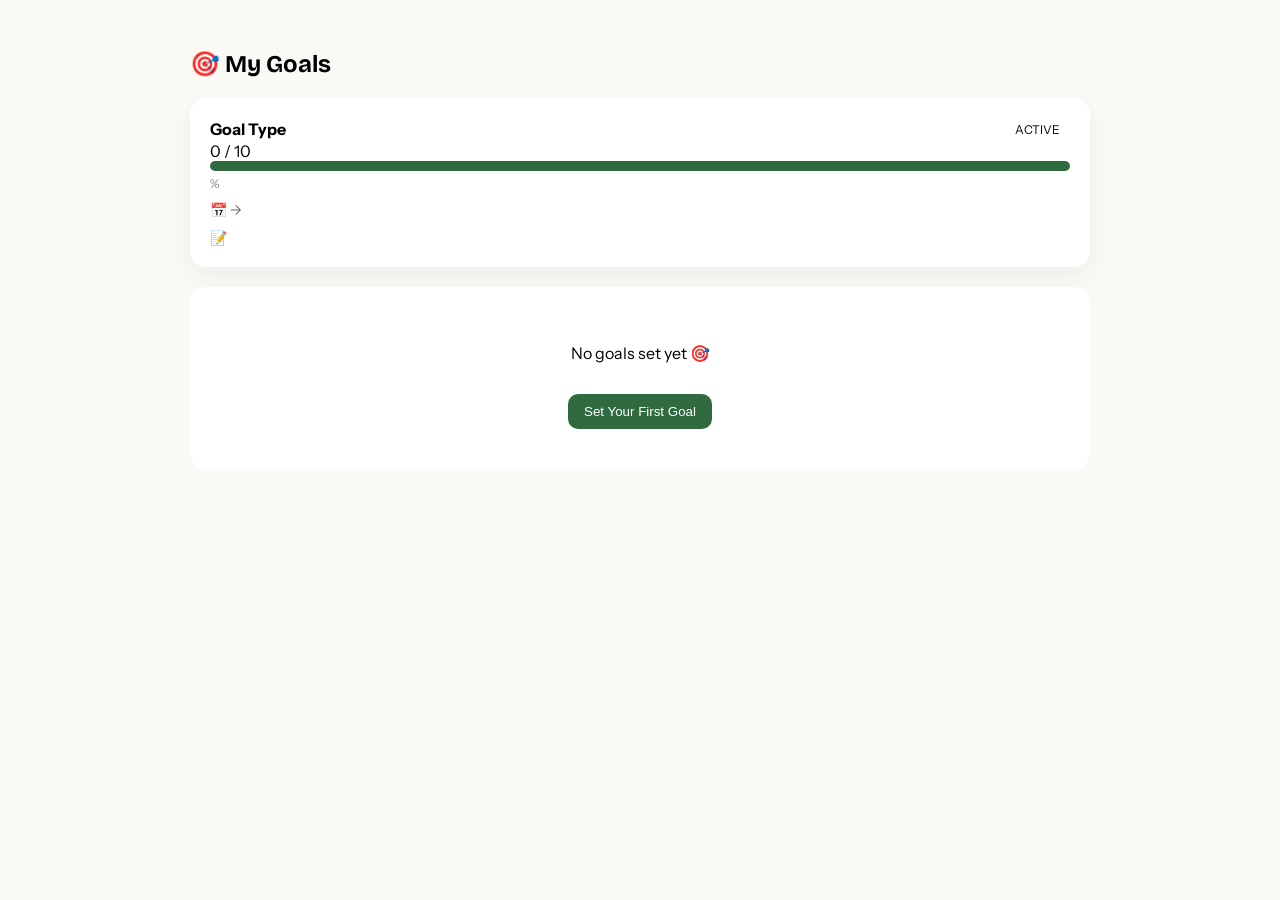
==== src/main/resources/templates/Goals.html @ cc3a47b4 "added setGoal option0" ====
<!DOCTYPE html>
<html xmlns:th="http://www.thymeleaf.org">
<head>
    <title>My Goals | FitTrack</title>

    <link href="https://fonts.googleapis.com/css2?family=Bricolage+Grotesque:wght@600;800&family=Instrument+Sans:wght@400;500;600&display=swap" rel="stylesheet">
    <link rel="stylesheet" href="/css/styles.css">

    <style>
        body {
            margin: 0;
            font-family: 'Instrument Sans', sans-serif;
            background: #faf9f6;
        }

        .container {
            padding: 30px;
            max-width: 900px;
            margin: auto;
        }

        h2 {
            font-family: 'Bricolage Grotesque';
            margin-bottom: 20px;
        }

        .goal-card {
            background: white;
            padding: 20px;
            border-radius: 16px;
            margin-bottom: 20px;
            box-shadow: 0 10px 25px rgba(0,0,0,0.05);
        }

        .goal-header {
            display: flex;
            justify-content: space-between;
            align-items: center;
        }

        .goal-title {
            font-weight: 700;
            font-size: 16px;
        }

        .status {
            padding: 4px 10px;
            border-radius: 20px;
            font-size: 12px;
        }

        .active {
            background: #e8f5e9;
            color: #2f6b3e;
        }

        .completed {
            background: #e0f7fa;
            color: #00796b;
        }

        .progress {
            margin-top: 10px;
            height: 10px;
            background: #eee;
            border-radius: 10px;
        }

        .progress-bar {
            height: 10px;
            background: #2f6b3e;
            border-radius: 10px;
        }

        .goal-info {
            margin-top: 10px;
            font-size: 14px;
            color: #666;
        }

        .progress-text {
            font-size: 12px;
            color: #888;
            margin-top: 5px;
        }

        .empty-box {
            text-align: center;
            padding: 40px;
            background: white;
            border-radius: 16px;
        }

        .btn-main {
            margin-top: 15px;
            background: #2f6b3e;
            color: white;
            border: none;
            padding: 10px 16px;
            border-radius: 10px;
            cursor: pointer;
        }

        .btn-main:hover {
            background: #255730;
        }
    </style>
</head>

<body>

<!-- NAVBAR -->
<div th:replace="~{fragments/navbar :: navbar('goals')}"></div>

<div class="container">

    <h2>🎯 My Goals</h2>

    <!-- 🔥 GOALS LIST -->
    <div th:if="${goals != null and !#lists.isEmpty(goals)}">

        <div th:each="g : ${goals}" class="goal-card">

            <!-- HEADER -->
            <div class="goal-header">

                <div class="goal-title"
                     th:text="${g.goalType.toString().replace('_',' ')}">
                    Goal Type
                </div>

                <div class="status"
                     th:classappend="${g.status == 'ACTIVE'} ? ' active' : ' completed'"
                     th:text="${g.status}">
                    ACTIVE
                </div>

            </div>

            <!-- VALUES -->
            <div>
                <span th:text="${g.currentValue}">0</span> /
                <span th:text="${g.targetValue}">10</span>
            </div>

            <!-- ✅ SAFE PROGRESS BAR -->
			<div class="progress-bar"
			     th:style="'width:' + (${g.targetValue == 0 ? 0 : (g.currentValue * 100.0 / g.targetValue)}) + '%'">
			</div>

            <!-- ✅ SAFE PERCENT TEXT -->
            <div class="progress-text">
                <span th:text="${g.targetValue == 0 ? 0 : #numbers.formatDecimal(g.currentValue * 100.0 / g.targetValue, 0, 1)}"></span>%
            </div>

            <!-- DATES -->
            <div class="goal-info">
                📅 <span th:text="${g.startDate}"></span>
                → <span th:text="${g.endDate}"></span>
            </div>

            <!-- NOTES -->
            <div class="goal-info"
                 th:if="${g.notes != null and g.notes != ''}">
                📝 <span th:text="${g.notes}"></span>
            </div>

        </div>

    </div>

    <!-- 🔥 EMPTY STATE -->
    <div th:if="${goals == null or #lists.isEmpty(goals)}" class="empty-box">

        <p>No goals set yet 🎯</p>

        <a href="/dashboard/setGoal">
            <button class="btn-main">Set Your First Goal</button>
        </a>

    </div>

</div>

</body>
</html>
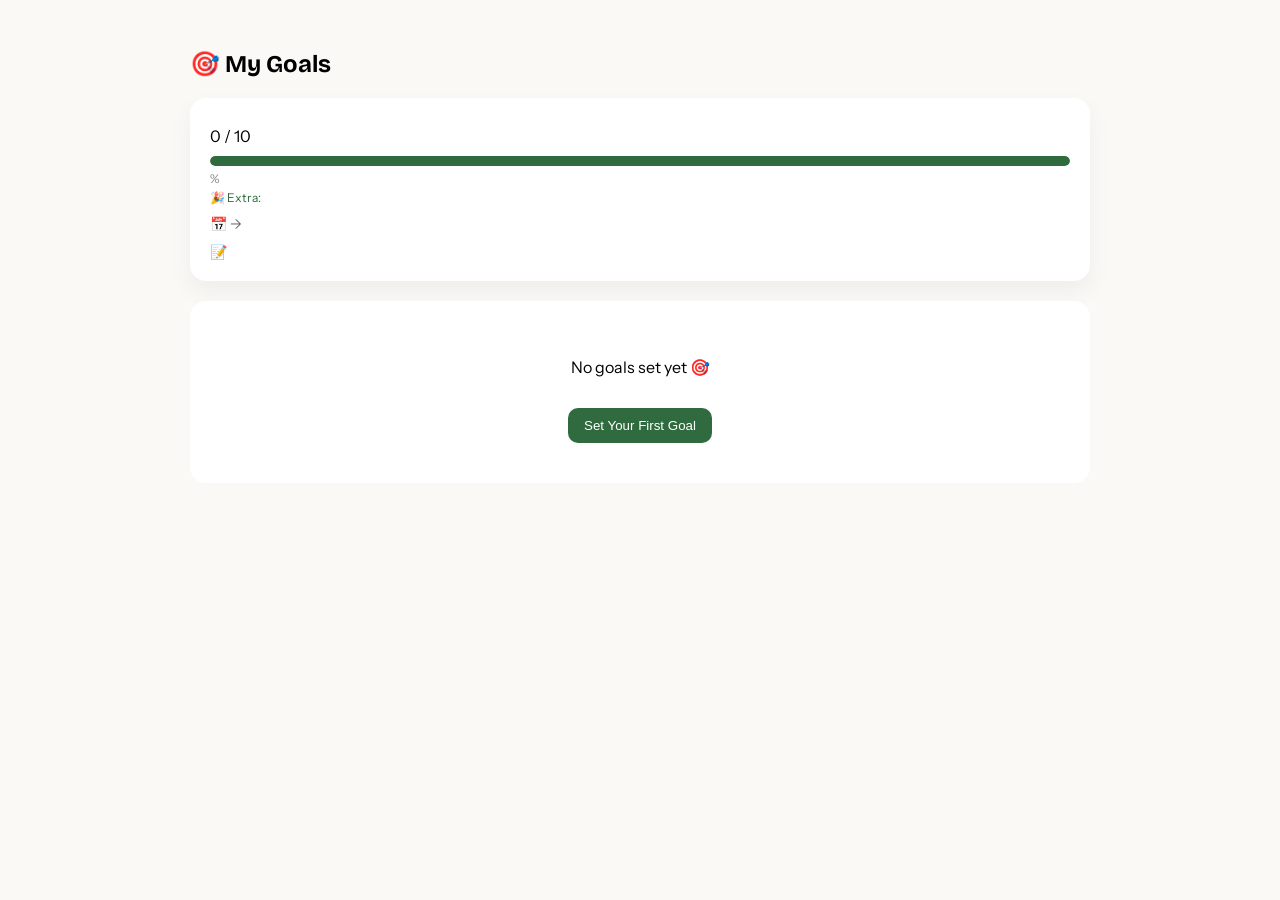
==== commit d632662e: "feat: added the gaol Progress calculater" ====
--- a/src/main/resources/templates/Goals.html
+++ b/src/main/resources/templates/Goals.html
@@ -59,17 +59,20 @@
             color: #00796b;
         }
 
+        /* 🔥 FIXED PROGRESS */
         .progress {
             margin-top: 10px;
             height: 10px;
             background: #eee;
             border-radius: 10px;
+            overflow: hidden;
         }
 
         .progress-bar {
-            height: 10px;
+            height: 100%;
             background: #2f6b3e;
             border-radius: 10px;
+            transition: width 0.3s ease;
         }
 
         .goal-info {
@@ -82,6 +85,12 @@
             font-size: 12px;
             color: #888;
             margin-top: 5px;
+        }
+
+        .extra {
+            font-size: 12px;
+            color: #2f6b3e;
+            margin-top: 4px;
         }
 
         .empty-box {
@@ -109,14 +118,13 @@
 
 <body>
 
-<!-- NAVBAR -->
 <div th:replace="~{fragments/navbar :: navbar('goals')}"></div>
 
 <div class="container">
 
     <h2>🎯 My Goals</h2>
 
-    <!-- 🔥 GOALS LIST -->
+    <!-- GOALS -->
     <div th:if="${goals != null and !#lists.isEmpty(goals)}">
 
         <div th:each="g : ${goals}" class="goal-card">
@@ -126,13 +134,11 @@
 
                 <div class="goal-title"
                      th:text="${g.goalType.toString().replace('_',' ')}">
-                    Goal Type
                 </div>
 
                 <div class="status"
                      th:classappend="${g.status == 'ACTIVE'} ? ' active' : ' completed'"
                      th:text="${g.status}">
-                    ACTIVE
                 </div>
 
             </div>
@@ -143,14 +149,26 @@
                 <span th:text="${g.targetValue}">10</span>
             </div>
 
-            <!-- ✅ SAFE PROGRESS BAR -->
-			<div class="progress-bar"
-			     th:style="'width:' + (${g.targetValue == 0 ? 0 : (g.currentValue * 100.0 / g.targetValue)}) + '%'">
-			</div>
-
-            <!-- ✅ SAFE PERCENT TEXT -->
-            <div class="progress-text">
-                <span th:text="${g.targetValue == 0 ? 0 : #numbers.formatDecimal(g.currentValue * 100.0 / g.targetValue, 0, 1)}"></span>%
+            <!-- 🔥 FIXED PROGRESS BAR -->
+            <div class="progress">
+                <div class="progress-bar"
+                     th:with="percent=${g.targetValue == 0 ? 0 : (g.currentValue * 100.0 / g.targetValue)}"
+                     th:style="'width:' + (${percent > 100 ? 100 : percent}) + '%'">
+                </div>
+            </div>
+
+            <!-- 🔥 FIXED TEXT -->
+            <div class="progress-text"
+                 th:with="percent=${g.targetValue == 0 ? 0 : (g.currentValue * 100.0 / g.targetValue)}">
+
+                <span th:text="${#numbers.formatDecimal(percent > 100 ? 100 : percent, 0, 1)}"></span>%
+
+                <!-- EXTRA -->
+                <div class="extra" th:if="${percent > 100}">
+                    🎉 Extra:
+                    <span th:text="${g.currentValue - g.targetValue}"></span>
+                </div>
+
             </div>
 
             <!-- DATES -->
@@ -169,7 +187,7 @@
 
     </div>
 
-    <!-- 🔥 EMPTY STATE -->
+    <!-- EMPTY -->
     <div th:if="${goals == null or #lists.isEmpty(goals)}" class="empty-box">
 
         <p>No goals set yet 🎯</p>
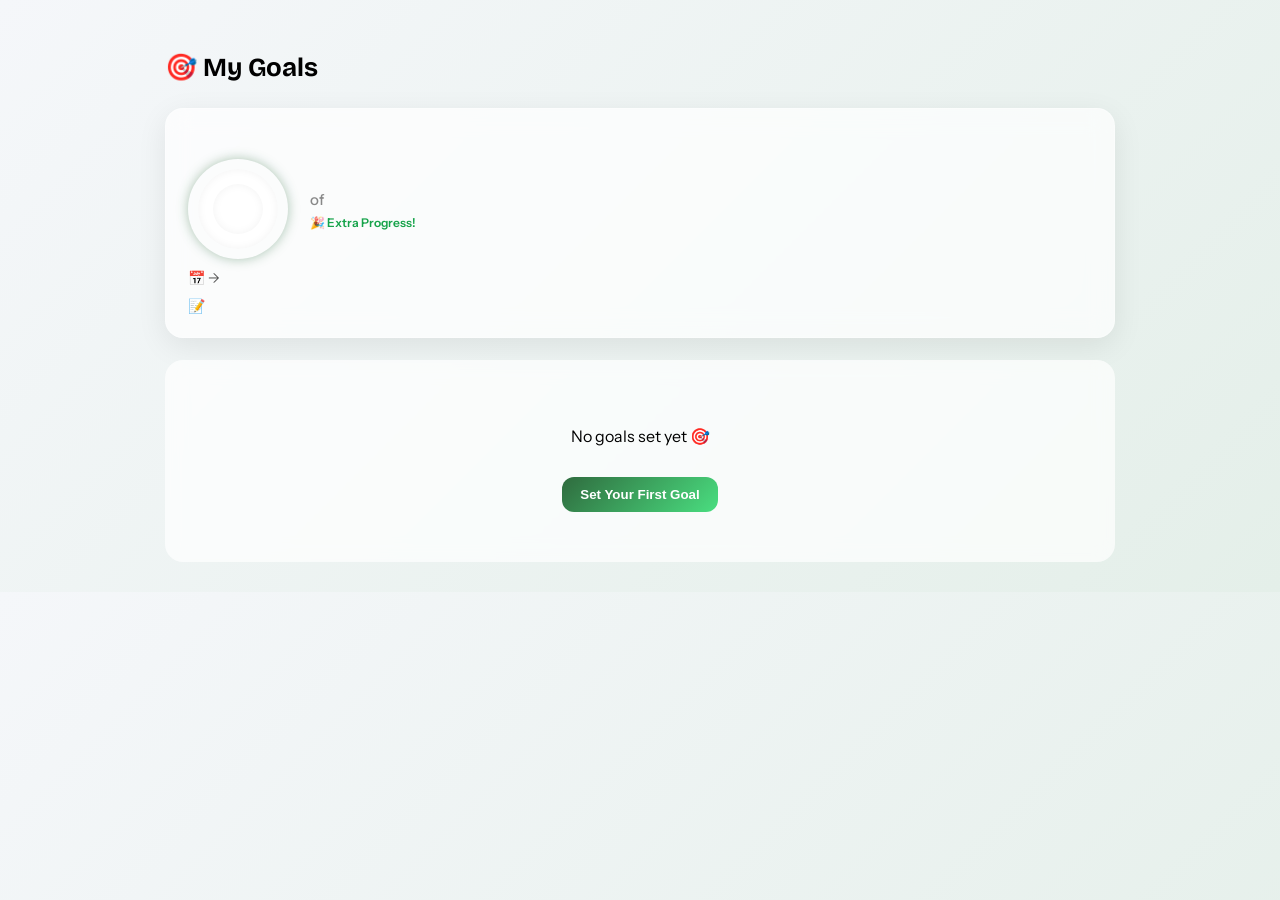
==== commit d733930c: "added graph" ====
--- a/src/main/resources/templates/Goals.html
+++ b/src/main/resources/templates/Goals.html
@@ -10,26 +10,36 @@
         body {
             margin: 0;
             font-family: 'Instrument Sans', sans-serif;
-            background: #faf9f6;
+            background: linear-gradient(135deg, #f5f7fa, #e4efe9);
         }
 
         .container {
             padding: 30px;
-            max-width: 900px;
+            max-width: 950px;
             margin: auto;
         }
 
         h2 {
             font-family: 'Bricolage Grotesque';
-            margin-bottom: 20px;
-        }
-
+            margin-bottom: 25px;
+            font-size: 26px;
+        }
+
+        /* 🔥 MODERN CARD */
         .goal-card {
-            background: white;
-            padding: 20px;
-            border-radius: 16px;
-            margin-bottom: 20px;
-            box-shadow: 0 10px 25px rgba(0,0,0,0.05);
+            background: rgba(255, 255, 255, 0.7);
+            backdrop-filter: blur(12px);
+            padding: 22px;
+            border-radius: 18px;
+            margin-bottom: 22px;
+            box-shadow: 0 8px 30px rgba(0,0,0,0.08);
+            transition: all 0.3s ease;
+            border: 1px solid rgba(255,255,255,0.3);
+        }
+
+        .goal-card:hover {
+            transform: translateY(-6px);
+            box-shadow: 0 15px 40px rgba(0,0,0,0.12);
         }
 
         .goal-header {
@@ -40,13 +50,14 @@
 
         .goal-title {
             font-weight: 700;
-            font-size: 16px;
+            font-size: 17px;
         }
 
         .status {
-            padding: 4px 10px;
+            padding: 5px 12px;
             border-radius: 20px;
             font-size: 12px;
+            font-weight: 600;
         }
 
         .active {
@@ -59,114 +70,183 @@
             color: #00796b;
         }
 
-        /* 🔥 FIXED PROGRESS */
-        .progress {
-            margin-top: 10px;
-            height: 10px;
-            background: #eee;
-            border-radius: 10px;
-            overflow: hidden;
-        }
-
-        .progress-bar {
-            height: 100%;
-            background: #2f6b3e;
-            border-radius: 10px;
-            transition: width 0.3s ease;
-        }
-
         .goal-info {
             margin-top: 10px;
             font-size: 14px;
-            color: #666;
-        }
-
-        .progress-text {
-            font-size: 12px;
-            color: #888;
-            margin-top: 5px;
+            color: #555;
+        }
+
+        /* 🔥 RINGS */
+        .rings {
+            position: relative;
+            width: 100px;
+            height: 100px;
+        }
+
+        .ring {
+            position: absolute;
+            border-radius: 50%;
+        }
+
+        .ring.outer {
+            width: 100px;
+            height: 100px;
+            background: conic-gradient(#2f6b3e var(--p), #eee 0);
+            animation: fillAnim 1.2s ease;
+            box-shadow: 0 0 12px rgba(47,107,62,0.4);
+        }
+
+        .ring.inner {
+            width: 70px;
+            height: 70px;
+            top: 15px;
+            left: 15px;
+            background: conic-gradient(#38bdf8 var(--p2), #ddd 0);
+            animation: fillAnim 1.2s ease;
+        }
+
+        .ring::before {
+            content: "";
+            position: absolute;
+            inset: 10px;
+            background: white;
+            border-radius: 50%;
+            box-shadow: inset 0 0 10px rgba(0,0,0,0.05);
+        }
+
+        .ring span {
+            position: absolute;
+            inset: 0;
+            display: flex;
+            align-items: center;
+            justify-content: center;
+            font-size: 13px;
+            font-weight: 700;
+            color: #2f6b3e;
+            z-index: 2;
+        }
+
+        @keyframes fillAnim {
+            from {
+                transform: scale(0.85);
+                opacity: 0.6;
+            }
+            to {
+                transform: scale(1);
+                opacity: 1;
+            }
+        }
+
+        /* 🔥 PROGRESS */
+        .goal-progress-container {
+            display: flex;
+            align-items: center;
+            gap: 22px;
+            margin-top: 18px;
+        }
+
+        .progress-details {
+            font-size: 15px;
+            font-weight: 500;
+        }
+
+        .progress-details strong {
+            font-size: 18px;
+            color: #2f6b3e;
         }
 
         .extra {
             font-size: 12px;
-            color: #2f6b3e;
-            margin-top: 4px;
-        }
-
+            color: #16a34a;
+            margin-top: 5px;
+            font-weight: 600;
+        }
+
+        /* EMPTY */
         .empty-box {
             text-align: center;
-            padding: 40px;
-            background: white;
-            border-radius: 16px;
+            padding: 50px;
+            background: rgba(255,255,255,0.7);
+            backdrop-filter: blur(10px);
+            border-radius: 18px;
         }
 
         .btn-main {
             margin-top: 15px;
-            background: #2f6b3e;
+            background: linear-gradient(135deg, #2f6b3e, #4ade80);
             color: white;
             border: none;
-            padding: 10px 16px;
-            border-radius: 10px;
+            padding: 10px 18px;
+            border-radius: 12px;
             cursor: pointer;
+            font-weight: 600;
+            transition: 0.3s;
         }
 
         .btn-main:hover {
-            background: #255730;
+            transform: scale(1.05);
+            box-shadow: 0 5px 15px rgba(0,0,0,0.2);
         }
     </style>
 </head>
 
 <body>
 
+<!-- ✅ HEADER (UNCHANGED) -->
 <div th:replace="~{fragments/navbar :: navbar('goals')}"></div>
 
 <div class="container">
 
     <h2>🎯 My Goals</h2>
 
-    <!-- GOALS -->
     <div th:if="${goals != null and !#lists.isEmpty(goals)}">
 
         <div th:each="g : ${goals}" class="goal-card">
 
             <!-- HEADER -->
             <div class="goal-header">
-
                 <div class="goal-title"
-                     th:text="${g.goalType.toString().replace('_',' ')}">
-                </div>
+                     th:text="${g.goalType.toString().replace('_',' ')}"></div>
 
                 <div class="status"
                      th:classappend="${g.status == 'ACTIVE'} ? ' active' : ' completed'"
-                     th:text="${g.status}">
+                     th:text="${g.status}"></div>
+            </div>
+
+            <!-- 🔥 PROGRESS -->
+            <div class="goal-progress-container">
+
+                <div class="rings"
+                     th:with="
+                     p=${g.targetValue == 0 ? 0 : (g.currentValue * 100.0 / g.targetValue)},
+                     safe=${p > 100 ? 100 : p},
+                     extra=${p > 100 ? p - 100 : 0}">
+
+                    <!-- OUTER -->
+                    <div class="ring outer"
+                         th:style="'--p:' + ${safe} + '%'">
+                        <span th:text="${#numbers.formatDecimal(safe,0,0)} + '%'"></span>
+                    </div>
+
+                    <!-- INNER -->
+                    <div class="ring inner"
+                         th:if="${extra > 0}"
+                         th:style="'--p2:' + (${extra > 100 ? 100 : extra}) + '%'">
+                    </div>
+
                 </div>
 
-            </div>
-
-            <!-- VALUES -->
-            <div>
-                <span th:text="${g.currentValue}">0</span> /
-                <span th:text="${g.targetValue}">10</span>
-            </div>
-
-            <!-- 🔥 FIXED PROGRESS BAR -->
-            <div class="progress">
-                <div class="progress-bar"
-                     th:with="percent=${g.targetValue == 0 ? 0 : (g.currentValue * 100.0 / g.targetValue)}"
-                     th:style="'width:' + (${percent > 100 ? 100 : percent}) + '%'">
-                </div>
-            </div>
-
-            <!-- 🔥 FIXED TEXT -->
-            <div class="progress-text"
-                 th:with="percent=${g.targetValue == 0 ? 0 : (g.currentValue * 100.0 / g.targetValue)}">
-
-                <span th:text="${#numbers.formatDecimal(percent > 100 ? 100 : percent, 0, 1)}"></span>%
-
-                <!-- EXTRA -->
-                <div class="extra" th:if="${percent > 100}">
-                    🎉 Extra:
-                    <span th:text="${g.currentValue - g.targetValue}"></span>
+                <!-- DETAILS -->
+                <div class="progress-details">
+                    <div>
+                        <strong th:text="${g.currentValue}"></strong>
+                        <span style="color:#888;"> of </span>
+                        <span th:text="${g.targetValue}"></span>
+                    </div>
+
+                    <div class="extra" th:if="${g.currentValue > g.targetValue}">
+                        🎉 Extra Progress!
+                    </div>
                 </div>
 
             </div>
@@ -189,13 +269,11 @@
 
     <!-- EMPTY -->
     <div th:if="${goals == null or #lists.isEmpty(goals)}" class="empty-box">
-
         <p>No goals set yet 🎯</p>
 
         <a href="/dashboard/setGoal">
             <button class="btn-main">Set Your First Goal</button>
         </a>
-
     </div>
 
 </div>
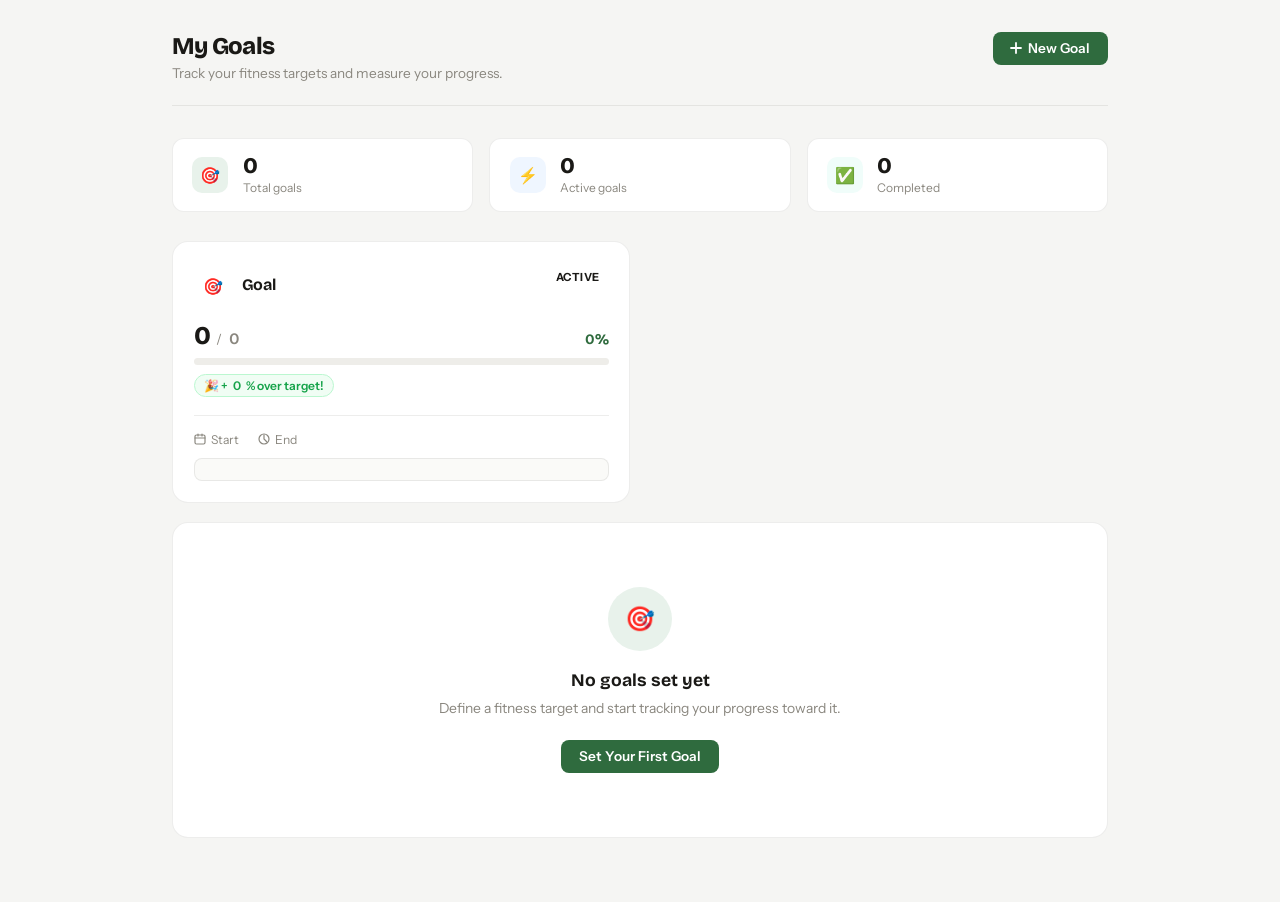
==== commit a1336c7d: "feat: added the features" ====
--- a/src/main/resources/templates/Goals.html
+++ b/src/main/resources/templates/Goals.html
@@ -1,282 +1,499 @@
 <!DOCTYPE html>
-<html xmlns:th="http://www.thymeleaf.org">
+<html xmlns:th="http://www.thymeleaf.org" lang="en">
 <head>
-    <title>My Goals | FitTrack</title>
-
-    <link href="https://fonts.googleapis.com/css2?family=Bricolage+Grotesque:wght@600;800&family=Instrument+Sans:wght@400;500;600&display=swap" rel="stylesheet">
+    <meta charset="UTF-8">
+    <meta name="viewport" content="width=device-width, initial-scale=1.0">
+    <title>My Goals — FitTrack</title>
+    <link rel="preconnect" href="https://fonts.googleapis.com">
+    <link href="https://fonts.googleapis.com/css2?family=Bricolage+Grotesque:opsz,wght@12..96,600;12..96,800&family=Instrument+Sans:wght@400;500;600&display=swap" rel="stylesheet">
     <link rel="stylesheet" href="/css/styles.css">
 
     <style>
+        *, *::before, *::after { box-sizing: border-box; margin: 0; padding: 0; }
+
+        :root {
+            --accent:    #2f6b3e;
+            --accent-dk: #1e4a2b;
+            --accent-lt: #e8f2eb;
+            --accent-md: #c5dfc9;
+            --ink:       #1a1916;
+            --ink-2:     #4a4840;
+            --ink-3:     #8a877f;
+            --bg:        #f5f5f3;
+            --surface:   #ffffff;
+            --border:    rgba(26,25,22,0.08);
+            --border-md: rgba(26,25,22,0.12);
+            --orange:    #e8520a;
+            --orange-lt: #fef0e8;
+            --blue:      #2563eb;
+            --blue-lt:   #eff6ff;
+            --teal:      #0d9488;
+            --teal-lt:   #f0fdfa;
+        }
+
         body {
-            margin: 0;
             font-family: 'Instrument Sans', sans-serif;
-            background: linear-gradient(135deg, #f5f7fa, #e4efe9);
-        }
-
-        .container {
-            padding: 30px;
-            max-width: 950px;
-            margin: auto;
-        }
-
-        h2 {
-            font-family: 'Bricolage Grotesque';
-            margin-bottom: 25px;
-            font-size: 26px;
-        }
-
-        /* 🔥 MODERN CARD */
-        .goal-card {
-            background: rgba(255, 255, 255, 0.7);
-            backdrop-filter: blur(12px);
-            padding: 22px;
-            border-radius: 18px;
-            margin-bottom: 22px;
-            box-shadow: 0 8px 30px rgba(0,0,0,0.08);
-            transition: all 0.3s ease;
-            border: 1px solid rgba(255,255,255,0.3);
-        }
-
-        .goal-card:hover {
-            transform: translateY(-6px);
-            box-shadow: 0 15px 40px rgba(0,0,0,0.12);
-        }
-
-        .goal-header {
+            background: var(--bg);
+            color: var(--ink);
+            min-height: 100vh;
+        }
+
+        .page-wrap {
+            max-width: 1000px;
+            margin: 0 auto;
+            padding: 2rem 2rem 4rem;
+        }
+
+        /* PAGE HEADER */
+        .page-header {
             display: flex;
+            align-items: flex-start;
             justify-content: space-between;
+            margin-bottom: 2rem;
+            padding-bottom: 1.5rem;
+            border-bottom: 1px solid var(--border);
+        }
+
+        .page-title {
+            font-family: 'Bricolage Grotesque', sans-serif;
+            font-size: 1.5rem;
+            font-weight: 800;
+            color: var(--ink);
+            letter-spacing: -0.03em;
+        }
+
+        .page-subtitle { margin-top: 0.3rem; font-size: 0.85rem; color: var(--ink-3); }
+
+        .btn-new {
+            display: inline-flex;
             align-items: center;
-        }
-
-        .goal-title {
-            font-weight: 700;
-            font-size: 17px;
-        }
-
-        .status {
-            padding: 5px 12px;
-            border-radius: 20px;
-            font-size: 12px;
+            gap: 6px;
+            background: var(--accent);
+            color: #fff;
+            border: none;
+            border-radius: 8px;
+            padding: 0.52rem 1.1rem;
+            font-family: 'Instrument Sans', sans-serif;
+            font-size: 0.85rem;
             font-weight: 600;
-        }
-
-        .active {
-            background: #e8f5e9;
-            color: #2f6b3e;
-        }
-
-        .completed {
-            background: #e0f7fa;
-            color: #00796b;
-        }
-
-        .goal-info {
-            margin-top: 10px;
-            font-size: 14px;
-            color: #555;
-        }
-
-        /* 🔥 RINGS */
-        .rings {
-            position: relative;
-            width: 100px;
-            height: 100px;
-        }
-
-        .ring {
-            position: absolute;
-            border-radius: 50%;
-        }
-
-        .ring.outer {
-            width: 100px;
-            height: 100px;
-            background: conic-gradient(#2f6b3e var(--p), #eee 0);
-            animation: fillAnim 1.2s ease;
-            box-shadow: 0 0 12px rgba(47,107,62,0.4);
-        }
-
-        .ring.inner {
-            width: 70px;
-            height: 70px;
-            top: 15px;
-            left: 15px;
-            background: conic-gradient(#38bdf8 var(--p2), #ddd 0);
-            animation: fillAnim 1.2s ease;
-        }
-
-        .ring::before {
-            content: "";
-            position: absolute;
-            inset: 10px;
-            background: white;
-            border-radius: 50%;
-            box-shadow: inset 0 0 10px rgba(0,0,0,0.05);
-        }
-
-        .ring span {
-            position: absolute;
-            inset: 0;
+            cursor: pointer;
+            text-decoration: none;
+            transition: background 0.15s;
+        }
+
+        .btn-new:hover { background: var(--accent-dk); }
+
+        /* SUMMARY BAR */
+        .summary-bar {
+            display: grid;
+            grid-template-columns: repeat(3, 1fr);
+            gap: 1rem;
+            margin-bottom: 1.8rem;
+        }
+
+        .sum-card {
+            background: var(--surface);
+            border: 1px solid var(--border);
+            border-radius: 12px;
+            padding: 1rem 1.2rem;
             display: flex;
             align-items: center;
-            justify-content: center;
-            font-size: 13px;
+            gap: 0.9rem;
+        }
+
+        .sum-icon {
+            width: 36px; height: 36px;
+            border-radius: 10px;
+            display: flex; align-items: center; justify-content: center;
+            font-size: 1rem;
+            flex-shrink: 0;
+        }
+
+        .si-lt { background: var(--accent-lt); }
+        .si-bl { background: var(--blue-lt); }
+        .si-tl { background: var(--teal-lt); }
+
+        .sum-value {
+            font-family: 'Bricolage Grotesque', sans-serif;
+            font-size: 1.4rem;
+            font-weight: 800;
+            color: var(--ink);
+            letter-spacing: -0.03em;
+            line-height: 1;
+        }
+
+        .sum-label { font-size: 0.75rem; color: var(--ink-3); margin-top: 0.2rem; }
+
+        /* GOALS GRID */
+        .goals-grid {
+            display: grid;
+            grid-template-columns: repeat(2, 1fr);
+            gap: 1.2rem;
+        }
+
+        /* GOAL CARD */
+        .goal-card {
+            background: var(--surface);
+            border: 1px solid var(--border);
+            border-radius: 16px;
+            overflow: hidden;
+            transition: box-shadow 0.2s, transform 0.2s;
+            position: relative;
+        }
+
+        .goal-card:hover {
+            box-shadow: 0 8px 28px rgba(26,25,22,0.1);
+            transform: translateY(-2px);
+        }
+
+        .goal-card-accent {
+            height: 4px;
+        }
+
+        .gc-active   { background: var(--accent); }
+        .gc-complete { background: var(--teal); }
+        .gc-weight   { background: var(--orange); }
+        .gc-calorie  { background: #f59e0b; }
+        .gc-workout  { background: var(--blue); }
+
+        .goal-card-body { padding: 1.3rem; }
+
+        /* GOAL HEADER */
+        .goal-card-head {
+            display: flex;
+            align-items: flex-start;
+            justify-content: space-between;
+            margin-bottom: 1.1rem;
+        }
+
+        .goal-type-icon {
+            width: 38px; height: 38px;
+            border-radius: 10px;
+            display: flex; align-items: center; justify-content: center;
+            font-size: 1rem;
+            flex-shrink: 0;
+        }
+
+        .status-badge {
+            display: inline-flex;
+            align-items: center;
+            gap: 4px;
+            padding: 3px 9px;
+            border-radius: 20px;
+            font-size: 0.7rem;
             font-weight: 700;
-            color: #2f6b3e;
-            z-index: 2;
-        }
-
-        @keyframes fillAnim {
-            from {
-                transform: scale(0.85);
-                opacity: 0.6;
-            }
-            to {
-                transform: scale(1);
-                opacity: 1;
-            }
-        }
-
-        /* 🔥 PROGRESS */
-        .goal-progress-container {
+            letter-spacing: 0.04em;
+            text-transform: uppercase;
+        }
+
+        .sb-active    { background: var(--accent-lt); color: var(--accent); }
+        .sb-completed { background: var(--teal-lt); color: var(--teal); }
+
+        .status-dot {
+            width: 5px; height: 5px;
+            border-radius: 50%;
+        }
+
+        .sd-active    { background: var(--accent); }
+        .sd-completed { background: var(--teal); }
+
+        .goal-name {
+            font-family: 'Bricolage Grotesque', sans-serif;
+            font-size: 1rem;
+            font-weight: 700;
+            color: var(--ink);
+            letter-spacing: -0.02em;
+            margin-bottom: 0.2rem;
+        }
+
+        .goal-sub { font-size: 0.78rem; color: var(--ink-3); }
+
+        /* PROGRESS SECTION */
+        .progress-section { margin: 1.1rem 0; }
+
+        .progress-numbers {
+            display: flex;
+            align-items: baseline;
+            gap: 0.4rem;
+            margin-bottom: 0.6rem;
+        }
+
+        .prog-current {
+            font-family: 'Bricolage Grotesque', sans-serif;
+            font-size: 1.6rem;
+            font-weight: 800;
+            color: var(--ink);
+            letter-spacing: -0.04em;
+            line-height: 1;
+        }
+
+        .prog-sep { font-size: 0.85rem; color: var(--ink-3); }
+
+        .prog-target {
+            font-family: 'Bricolage Grotesque', sans-serif;
+            font-size: 1rem;
+            font-weight: 600;
+            color: var(--ink-3);
+        }
+
+        .prog-pct {
+            margin-left: auto;
+            font-family: 'Bricolage Grotesque', sans-serif;
+            font-size: 0.9rem;
+            font-weight: 700;
+            color: var(--accent);
+        }
+
+        .prog-bar-track {
+            height: 7px;
+            border-radius: 7px;
+            background: #eeede9;
+            overflow: hidden;
+        }
+
+        .prog-bar-fill {
+            height: 100%;
+            border-radius: 7px;
+            transition: width 0.8s cubic-bezier(0.4, 0, 0.2, 1);
+        }
+
+        .pf-green  { background: var(--accent); }
+        .pf-teal   { background: var(--teal); }
+        .pf-orange { background: var(--orange); }
+        .pf-amber  { background: #f59e0b; }
+        .pf-blue   { background: var(--blue); }
+
+        /* EXTRA PROGRESS */
+        .extra-badge {
+            display: inline-flex;
+            align-items: center;
+            gap: 5px;
+            margin-top: 0.6rem;
+            background: #f0fdf4;
+            border: 1px solid #bbf7d0;
+            color: #16a34a;
+            font-size: 0.75rem;
+            font-weight: 600;
+            padding: 3px 9px;
+            border-radius: 20px;
+        }
+
+        /* GOAL META */
+        .goal-meta {
             display: flex;
             align-items: center;
-            gap: 22px;
-            margin-top: 18px;
-        }
-
-        .progress-details {
-            font-size: 15px;
-            font-weight: 500;
-        }
-
-        .progress-details strong {
-            font-size: 18px;
-            color: #2f6b3e;
-        }
-
-        .extra {
-            font-size: 12px;
-            color: #16a34a;
-            margin-top: 5px;
-            font-weight: 600;
-        }
-
-        /* EMPTY */
-        .empty-box {
+            gap: 1.2rem;
+            padding-top: 1rem;
+            border-top: 1px solid var(--border);
+            margin-top: 1rem;
+        }
+
+        .meta-item { display: flex; align-items: center; gap: 5px; font-size: 0.76rem; color: var(--ink-3); }
+
+        .goal-notes {
+            margin-top: 0.7rem;
+            padding: 0.65rem 0.85rem;
+            background: #fafaf8;
+            border: 1px solid var(--border);
+            border-radius: 8px;
+            font-size: 0.78rem;
+            color: var(--ink-2);
+            line-height: 1.55;
+            font-style: italic;
+        }
+
+        /* EMPTY STATE */
+        .empty-state {
+            grid-column: 1 / -1;
+            background: var(--surface);
+            border: 1px solid var(--border);
+            border-radius: 16px;
+            padding: 4rem 2rem;
             text-align: center;
-            padding: 50px;
-            background: rgba(255,255,255,0.7);
-            backdrop-filter: blur(10px);
-            border-radius: 18px;
-        }
-
-        .btn-main {
-            margin-top: 15px;
-            background: linear-gradient(135deg, #2f6b3e, #4ade80);
-            color: white;
-            border: none;
-            padding: 10px 18px;
-            border-radius: 12px;
-            cursor: pointer;
-            font-weight: 600;
-            transition: 0.3s;
-        }
-
-        .btn-main:hover {
-            transform: scale(1.05);
-            box-shadow: 0 5px 15px rgba(0,0,0,0.2);
+        }
+
+        .empty-icon-wrap {
+            width: 64px; height: 64px;
+            border-radius: 50%;
+            background: var(--accent-lt);
+            display: flex; align-items: center; justify-content: center;
+            margin: 0 auto 1.2rem;
+            font-size: 1.5rem;
+        }
+
+        .empty-title {
+            font-family: 'Bricolage Grotesque', sans-serif;
+            font-size: 1.1rem;
+            font-weight: 700;
+            color: var(--ink);
+            margin-bottom: 0.5rem;
+        }
+
+        .empty-text { font-size: 0.87rem; color: var(--ink-3); margin-bottom: 1.5rem; }
+
+        @media (max-width: 680px) {
+            .goals-grid  { grid-template-columns: 1fr; }
+            .summary-bar { grid-template-columns: 1fr; }
+            .page-header { flex-direction: column; gap: 0.8rem; }
         }
     </style>
 </head>
-
 <body>
 
-<!-- ✅ HEADER (UNCHANGED) -->
-<div th:replace="~{fragments/navbar :: navbar('goals')}"></div>
-
-<div class="container">
-
-    <h2>🎯 My Goals</h2>
-
-    <div th:if="${goals != null and !#lists.isEmpty(goals)}">
-
-        <div th:each="g : ${goals}" class="goal-card">
-
-            <!-- HEADER -->
-            <div class="goal-header">
-                <div class="goal-title"
-                     th:text="${g.goalType.toString().replace('_',' ')}"></div>
-
-                <div class="status"
-                     th:classappend="${g.status == 'ACTIVE'} ? ' active' : ' completed'"
-                     th:text="${g.status}"></div>
-            </div>
-
-            <!-- 🔥 PROGRESS -->
-            <div class="goal-progress-container">
-
-                <div class="rings"
-                     th:with="
-                     p=${g.targetValue == 0 ? 0 : (g.currentValue * 100.0 / g.targetValue)},
-                     safe=${p > 100 ? 100 : p},
-                     extra=${p > 100 ? p - 100 : 0}">
-
-                    <!-- OUTER -->
-                    <div class="ring outer"
-                         th:style="'--p:' + ${safe} + '%'">
-                        <span th:text="${#numbers.formatDecimal(safe,0,0)} + '%'"></span>
-                    </div>
-
-                    <!-- INNER -->
-                    <div class="ring inner"
-                         th:if="${extra > 0}"
-                         th:style="'--p2:' + (${extra > 100 ? 100 : extra}) + '%'">
-                    </div>
-
-                </div>
-
-                <!-- DETAILS -->
-                <div class="progress-details">
-                    <div>
-                        <strong th:text="${g.currentValue}"></strong>
-                        <span style="color:#888;"> of </span>
-                        <span th:text="${g.targetValue}"></span>
-                    </div>
-
-                    <div class="extra" th:if="${g.currentValue > g.targetValue}">
-                        🎉 Extra Progress!
-                    </div>
-                </div>
-
-            </div>
-
-            <!-- DATES -->
-            <div class="goal-info">
-                📅 <span th:text="${g.startDate}"></span>
-                → <span th:text="${g.endDate}"></span>
-            </div>
-
-            <!-- NOTES -->
-            <div class="goal-info"
-                 th:if="${g.notes != null and g.notes != ''}">
-                📝 <span th:text="${g.notes}"></span>
-            </div>
-
-        </div>
-
-    </div>
-
-    <!-- EMPTY -->
-    <div th:if="${goals == null or #lists.isEmpty(goals)}" class="empty-box">
-        <p>No goals set yet 🎯</p>
-
-        <a href="/dashboard/setGoal">
-            <button class="btn-main">Set Your First Goal</button>
+<div th:replace="fragments/navbar :: navbar('goals')"></div>
+
+<div class="page-wrap">
+
+    <!-- PAGE HEADER -->
+    <div class="page-header">
+        <div>
+            <div class="page-title">My Goals</div>
+            <div class="page-subtitle">Track your fitness targets and measure your progress.</div>
+        </div>
+        <a href="/dashboard/setGoal" class="btn-new">
+            <svg width="12" height="12" viewBox="0 0 12 12" fill="none">
+                <path d="M6 1v10M1 6h10" stroke="currentColor" stroke-width="1.8" stroke-linecap="round"/>
+            </svg>
+            New Goal
         </a>
     </div>
 
+    <!-- SUMMARY BAR -->
+    <div class="summary-bar" th:if="${goals != null and !goals.isEmpty()}">
+        <div class="sum-card">
+            <div class="sum-icon si-lt">🎯</div>
+            <div>
+                <div class="sum-value" th:text="${#lists.size(goals)}">0</div>
+                <div class="sum-label">Total goals</div>
+            </div>
+        </div>
+        <div class="sum-card">
+            <div class="sum-icon si-bl">⚡</div>
+            <div>
+                <div class="sum-value"
+                     th:text="${#lists.size(goals.?[status == 'ACTIVE'])}">0</div>
+                <div class="sum-label">Active goals</div>
+            </div>
+        </div>
+        <div class="sum-card">
+            <div class="sum-icon si-tl">✅</div>
+            <div>
+                <div class="sum-value"
+                     th:text="${#lists.size(goals.?[status == 'COMPLETED'])}">0</div>
+                <div class="sum-label">Completed</div>
+            </div>
+        </div>
+    </div>
+
+    <!-- GOALS GRID -->
+    <div class="goals-grid">
+
+        <!-- POPULATED GOALS -->
+        <div th:if="${goals != null and !goals.isEmpty()}"
+             th:each="g : ${goals}"
+             class="goal-card">
+
+            <!-- Accent stripe -->
+            <div class="goal-card-accent"
+                 th:classappend="${g.status == 'COMPLETED'} ? 'gc-complete' :
+                                 (${g.goalType.name() == 'WEIGHT_LOSS'} ? 'gc-weight' :
+                                 (${g.goalType.name() == 'CALORIE_BURN'} ? 'gc-calorie' :
+                                 (${g.goalType.name() == 'WORKOUTS'} ? 'gc-workout' : 'gc-active')))">
+            </div>
+
+            <div class="goal-card-body"
+                 th:with="pct=${g.targetValue == 0 ? 0 : (g.currentValue * 100.0 / g.targetValue)},
+                           safePct=${pct > 100 ? 100 : pct},
+                           extraPct=${pct > 100 ? pct - 100 : 0}">
+
+                <!-- Header row -->
+                <div class="goal-card-head">
+                    <div style="display:flex;align-items:center;gap:10px;">
+                        <div class="goal-type-icon"
+                             th:style="${g.goalType.name() == 'WEIGHT_LOSS'} ? 'background:#fef0e8' :
+                                       (${g.goalType.name() == 'WEIGHT_GAIN'} ? 'background:#e8f2eb' :
+                                       (${g.goalType.name() == 'CALORIE_BURN'} ? 'background:#fef9e8' :
+                                       'background:#eff6ff'))">
+                            <span th:text="${g.goalType.name() == 'WEIGHT_LOSS'} ? '⚖️' :
+                                          (${g.goalType.name() == 'WEIGHT_GAIN'} ? '💪' :
+                                          (${g.goalType.name() == 'CALORIE_BURN'} ? '🔥' : '🏋️'))">🎯</span>
+                        </div>
+                        <div>
+                            <div class="goal-name"
+                                 th:text="${g.goalType.toString().replace('_',' ')}">Goal</div>
+                            <div class="goal-sub"
+                                 th:text="'Target: ' + ${g.targetValue} +
+                                          (${g.goalType.name() == 'WEIGHT_LOSS' or g.goalType.name() == 'WEIGHT_GAIN'} ? ' kg' :
+                                          (${g.goalType.name() == 'CALORIE_BURN'} ? ' kcal' : ' sessions'))">
+                            </div>
+                        </div>
+                    </div>
+                    <span class="status-badge"
+                          th:classappend="${g.status == 'ACTIVE'} ? 'sb-active' : 'sb-completed'">
+                        <span class="status-dot"
+                              th:classappend="${g.status == 'ACTIVE'} ? 'sd-active' : 'sd-completed'"></span>
+                        <span th:text="${g.status}">ACTIVE</span>
+                    </span>
+                </div>
+
+                <!-- Progress numbers -->
+                <div class="progress-section">
+                    <div class="progress-numbers">
+                        <span class="prog-current" th:text="${g.currentValue}">0</span>
+                        <span class="prog-sep">/</span>
+                        <span class="prog-target" th:text="${g.targetValue}">0</span>
+                        <span class="prog-pct"
+                              th:text="${#numbers.formatDecimal(safePct, 0, 0)} + '%'">0%</span>
+                    </div>
+                    <div class="prog-bar-track">
+                        <div class="prog-bar-fill"
+                             th:classappend="${g.status == 'COMPLETED'} ? 'pf-teal' :
+                                            (${g.goalType.name() == 'WEIGHT_LOSS'} ? 'pf-orange' :
+                                            (${g.goalType.name() == 'CALORIE_BURN'} ? 'pf-amber' :
+                                            (${g.goalType.name() == 'WORKOUTS'} ? 'pf-blue' : 'pf-green')))"
+                             th:style="'width:' + ${safePct} + '%'"></div>
+                    </div>
+                    <div class="extra-badge" th:if="${extraPct > 0}">
+                        🎉 +<span th:text="${#numbers.formatDecimal(extraPct, 0, 0)}">0</span>% over target!
+                    </div>
+                </div>
+
+                <!-- Meta -->
+                <div class="goal-meta">
+                    <div class="meta-item">
+                        <svg width="12" height="12" viewBox="0 0 12 12" fill="none">
+                            <rect x="1" y="2" width="10" height="9" rx="1.5" stroke="#8a877f" stroke-width="1.2"/>
+                            <path d="M4 1v2M8 1v2M1 5h10" stroke="#8a877f" stroke-width="1.2" stroke-linecap="round"/>
+                        </svg>
+                        <span th:text="${g.startDate}">Start</span>
+                    </div>
+                    <div class="meta-item">
+                        <svg width="12" height="12" viewBox="0 0 12 12" fill="none">
+                            <path d="M6 2v4l2.5 2.5" stroke="#8a877f" stroke-width="1.2" stroke-linecap="round"/>
+                            <circle cx="6" cy="6" r="5" stroke="#8a877f" stroke-width="1.2" fill="none"/>
+                        </svg>
+                        <span th:text="${g.endDate}">End</span>
+                    </div>
+                </div>
+
+                <!-- Notes -->
+                <div class="goal-notes"
+                     th:if="${g.notes != null and g.notes != ''}"
+                     th:text="${g.notes}"></div>
+
+            </div>
+        </div>
+
+        <!-- EMPTY STATE -->
+        <div class="empty-state" th:if="${goals == null or goals.isEmpty()}">
+            <div class="empty-icon-wrap">🎯</div>
+            <div class="empty-title">No goals set yet</div>
+            <div class="empty-text">Define a fitness target and start tracking your progress toward it.</div>
+            <a href="/dashboard/setGoal" class="btn-new">Set Your First Goal</a>
+        </div>
+
+    </div>
 </div>
 
 </body>
-</html>+</html>
